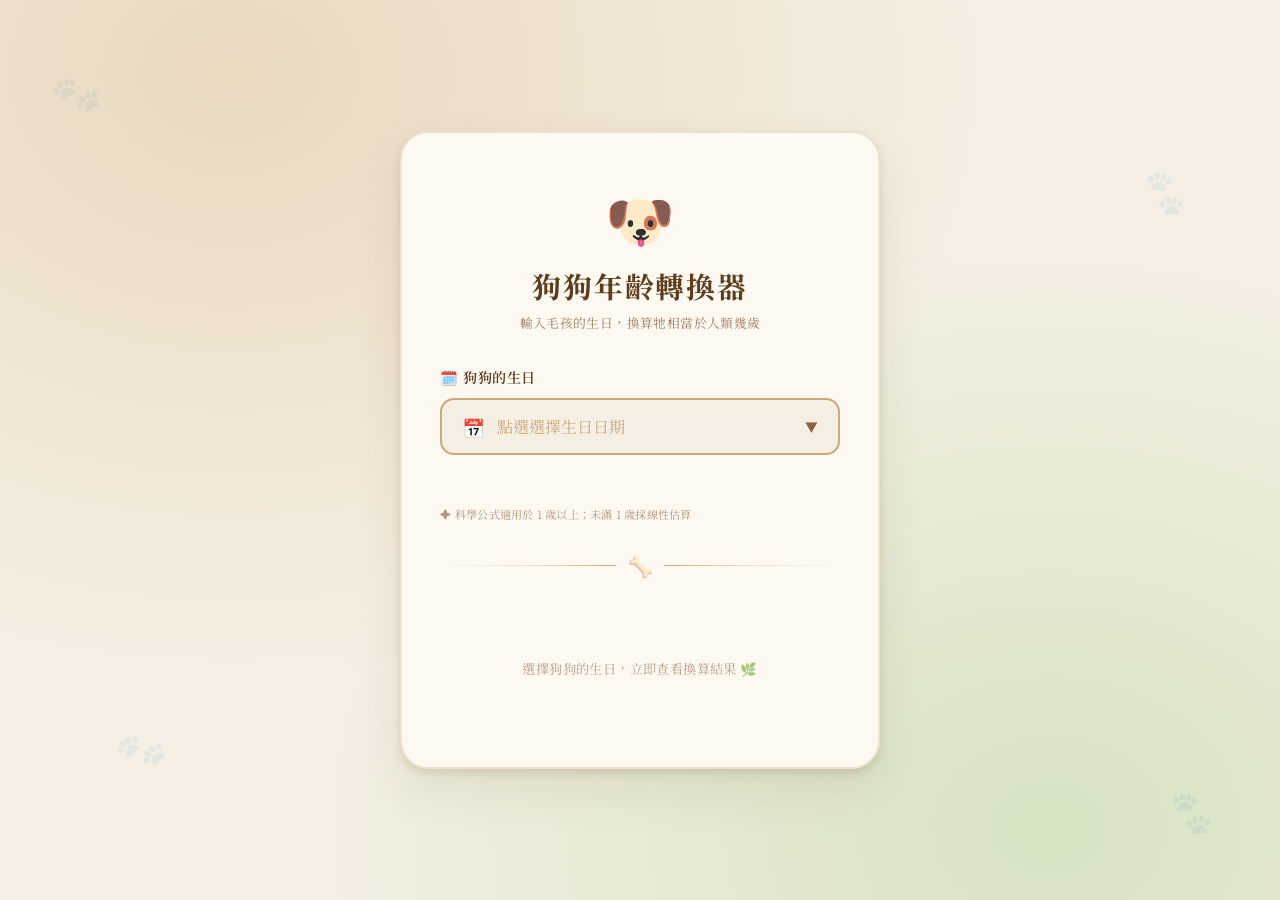
==== index.html @ 7764fb76 "feat: set index.html for github page" ====
<!DOCTYPE html>
<html lang="zh-TW">
  <head>
    <meta charset="UTF-8" />
    <meta name="viewport" content="width=device-width, initial-scale=1.0" />
    <title>狗狗年齡轉換器</title>
    <link rel="preconnect" href="https://fonts.googleapis.com" />
    <link rel="preconnect" href="https://fonts.gstatic.com" crossorigin />
    <link
      href="https://fonts.googleapis.com/css2?family=Noto+Serif+TC:wght@400;600;700&display=swap"
      rel="stylesheet"
    />
    <style>
      :root {
        --cream: #f5efe3;
        --parchment: #ede0cc;
        --tan: #c8a97e;
        --brown: #8b6240;
        --dark-brown: #5c3d1e;
        --forest: #6b7c52;
        --sage: #9aad82;
        --moss: #d4dfc4;
        --warm-white: #fdf8f0;
        --shadow: rgba(92, 61, 30, 0.14);
      }
      *,
      *::before,
      *::after {
        box-sizing: border-box;
        margin: 0;
        padding: 0;
      }
      body {
        min-height: 100vh;
        background-color: var(--cream);
        background-image: radial-gradient(
            ellipse at 18% 8%,
            #e8d9bf 0%,
            transparent 52%
          ),
          radial-gradient(ellipse at 82% 92%, #d5e3c2 0%, transparent 50%);
        display: flex;
        align-items: center;
        justify-content: center;
        font-family: 'Noto Serif TC', serif;
        padding: 2rem 1rem;
      }

      /* bg paws */
      .bg-decor {
        position: fixed;
        inset: 0;
        pointer-events: none;
        overflow: hidden;
        z-index: 0;
      }
      .paw {
        position: absolute;
        font-size: 2.4rem;
        opacity: 0.065;
        animation: drift 12s ease-in-out infinite;
      }
      .p1 {
        top: 7%;
        left: 4%;
        animation-delay: 0s;
        transform: rotate(-15deg);
      }
      .p2 {
        top: 18%;
        right: 7%;
        animation-delay: 3s;
        transform: rotate(20deg);
      }
      .p3 {
        bottom: 14%;
        left: 9%;
        animation-delay: 6s;
        transform: rotate(-25deg);
      }
      .p4 {
        bottom: 7%;
        right: 5%;
        animation-delay: 9s;
        transform: rotate(15deg);
      }
      @keyframes drift {
        0%,
        100% {
          transform: translateY(0) rotate(-15deg);
        }
        50% {
          transform: translateY(-10px) rotate(-10deg);
        }
      }

      /* card */
      .card {
        position: relative;
        z-index: 1;
        background: var(--warm-white);
        border: 2px solid var(--parchment);
        border-radius: 28px;
        box-shadow: 0 4px 8px var(--shadow), 0 20px 48px rgba(92, 61, 30, 0.09);
        width: 100%;
        max-width: 480px;
        padding: 2.8rem 2.4rem 2.4rem;
        animation: slideUp 0.6s cubic-bezier(0.22, 1, 0.36, 1) both;
      }
      @keyframes slideUp {
        from {
          opacity: 0;
          transform: translateY(28px);
        }
        to {
          opacity: 1;
          transform: translateY(0);
        }
      }

      /* header */
      .header {
        text-align: center;
        margin-bottom: 2.2rem;
      }
      .dog-icon {
        font-size: 3.5rem;
        display: block;
        margin-bottom: 0.5rem;
        animation: bounce 2.4s ease-in-out infinite;
      }
      @keyframes bounce {
        0%,
        100% {
          transform: translateY(0);
        }
        50% {
          transform: translateY(-8px);
        }
      }
      h1 {
        font-size: 1.8rem;
        font-weight: 700;
        color: var(--dark-brown);
        letter-spacing: 0.06em;
      }
      .subtitle {
        margin-top: 0.4rem;
        font-size: 0.8rem;
        color: var(--brown);
        opacity: 0.82;
        letter-spacing: 0.03em;
      }

      /* input section */
      .input-section {
        margin-bottom: 1.8rem;
      }
      .field-label {
        display: flex;
        align-items: center;
        gap: 0.45rem;
        font-size: 0.88rem;
        font-weight: 600;
        color: var(--dark-brown);
        margin-bottom: 0.7rem;
        letter-spacing: 0.03em;
      }

      /* date trigger */
      .date-trigger {
        width: 100%;
        display: flex;
        align-items: center;
        gap: 0.75rem;
        padding: 0.85rem 1.2rem;
        background: var(--cream);
        border: 2px solid var(--tan);
        border-radius: 14px;
        cursor: pointer;
        transition: border-color 0.25s, box-shadow 0.25s, background 0.25s;
        font-family: 'Noto Serif TC', serif;
      }
      .date-trigger:hover {
        border-color: var(--forest);
        background: #fff;
      }
      .date-trigger.active {
        border-color: var(--forest);
        background: #fff;
        box-shadow: 0 0 0 4px rgba(107, 124, 82, 0.15);
      }
      .dt-icon {
        font-size: 1.15rem;
        flex-shrink: 0;
      }
      .dt-text {
        flex: 1;
        text-align: left;
        font-size: 1rem;
        font-weight: 600;
        color: var(--dark-brown);
      }
      .dt-text.ph {
        color: var(--tan);
        font-weight: 400;
      }
      .dt-arrow {
        font-size: 0.8rem;
        color: var(--brown);
        transition: transform 0.25s;
        flex-shrink: 0;
      }
      .dt-arrow.open {
        transform: rotate(180deg);
      }

      /* dog age tag */
      .dog-age-tag {
        display: inline-flex;
        align-items: center;
        gap: 0.35rem;
        margin-top: 0.65rem;
        background: var(--parchment);
        border: 1.5px solid var(--tan);
        border-radius: 50px;
        padding: 0.3rem 0.9rem;
        font-size: 0.78rem;
        font-weight: 600;
        color: var(--dark-brown);
        opacity: 0;
        transform: translateY(4px);
        transition: opacity 0.35s, transform 0.35s;
      }
      .dog-age-tag.visible {
        opacity: 1;
        transform: translateY(0);
      }
      .dog-age-tag .age-val {
        color: var(--forest);
        font-size: 0.92rem;
      }
      .hint {
        margin-top: 0.5rem;
        font-size: 0.7rem;
        color: var(--brown);
        opacity: 0.65;
        letter-spacing: 0.02em;
      }

      /* CALENDAR BACKDROP */
      .cal-backdrop {
        position: fixed;
        inset: 0;
        z-index: 200;
        display: none;
        align-items: center;
        justify-content: center;
        background: rgba(92, 61, 30, 0.2);
        backdrop-filter: blur(3px);
      }
      .cal-backdrop.open {
        display: flex;
        animation: fadeIn 0.18s ease;
      }
      @keyframes fadeIn {
        from {
          opacity: 0;
        }
        to {
          opacity: 1;
        }
      }

      /* CALENDAR POPUP */
      .cal-popup {
        background: var(--warm-white);
        border: 2px solid var(--parchment);
        border-radius: 22px;
        box-shadow: 0 10px 48px rgba(92, 61, 30, 0.25);
        width: 320px;
        max-width: 90vw;
        padding: 1.4rem 1.3rem 1.2rem;
        animation: popUp 0.28s cubic-bezier(0.34, 1.4, 0.64, 1) both;
      }
      @keyframes popUp {
        from {
          opacity: 0;
          transform: scale(0.88) translateY(18px);
        }
        to {
          opacity: 1;
          transform: scale(1) translateY(0);
        }
      }

      /* nav row */
      .cal-nav {
        display: flex;
        align-items: center;
        justify-content: space-between;
        margin-bottom: 1rem;
        gap: 0.4rem;
      }
      .cal-nav-btn {
        background: none;
        border: 1.5px solid var(--tan);
        border-radius: 8px;
        width: 30px;
        height: 30px;
        flex-shrink: 0;
        cursor: pointer;
        display: flex;
        align-items: center;
        justify-content: center;
        font-size: 0.85rem;
        color: var(--brown);
        transition: background 0.15s, border-color 0.15s;
      }
      .cal-nav-btn:hover {
        background: var(--parchment);
        border-color: var(--brown);
      }
      .cal-title-wrap {
        display: flex;
        align-items: center;
        gap: 0.4rem;
        flex: 1;
        justify-content: center;
      }
      .cal-sel {
        background: var(--cream);
        border: 1.5px solid var(--tan);
        border-radius: 8px;
        padding: 0.26rem 0.4rem;
        font-family: 'Noto Serif TC', serif;
        font-size: 0.85rem;
        font-weight: 600;
        color: var(--dark-brown);
        cursor: pointer;
        outline: none;
        appearance: none;
        -webkit-appearance: none;
        text-align: center;
        transition: border-color 0.18s;
      }
      .cal-sel:focus {
        border-color: var(--forest);
      }
      #yearSel {
        width: 72px;
      }
      #monthSel {
        width: 62px;
      }

      /* weekday header */
      .cal-weekdays {
        display: grid;
        grid-template-columns: repeat(7, 1fr);
        margin-bottom: 0.3rem;
      }
      .cal-wd {
        text-align: center;
        font-size: 0.66rem;
        font-weight: 600;
        color: var(--brown);
        opacity: 0.65;
        padding: 0.18rem 0;
      }

      /* days grid */
      .cal-days {
        display: grid;
        grid-template-columns: repeat(7, 1fr);
        gap: 1px;
      }
      .cal-day {
        aspect-ratio: 1;
        display: flex;
        align-items: center;
        justify-content: center;
        border-radius: 50%;
        font-size: 0.8rem;
        font-weight: 400;
        color: var(--dark-brown);
        cursor: pointer;
        border: none;
        background: none;
        font-family: 'Noto Serif TC', serif;
        transition: background 0.13s, color 0.13s;
        position: relative;
      }
      .cal-day:hover:not(.empty):not(.future) {
        background: var(--moss);
      }
      .cal-day.empty {
        pointer-events: none;
      }
      .cal-day.today {
        font-weight: 700;
        color: var(--forest);
      }
      .cal-day.today::after {
        content: '';
        position: absolute;
        bottom: 3px;
        left: 50%;
        transform: translateX(-50%);
        width: 4px;
        height: 4px;
        border-radius: 50%;
        background: var(--sage);
      }
      .cal-day.selected {
        background: var(--forest) !important;
        color: #fff !important;
        font-weight: 700;
      }
      .cal-day.future {
        color: var(--tan);
        cursor: not-allowed;
        opacity: 0.38;
      }
      .cal-day.other-month {
        opacity: 0.3;
      }

      /* footer */
      .cal-footer {
        margin-top: 0.9rem;
        padding-top: 0.8rem;
        border-top: 1.5px solid var(--parchment);
        display: flex;
        align-items: center;
        gap: 0.6rem;
      }
      .cal-cancel {
        background: none;
        border: 1.5px solid var(--tan);
        border-radius: 10px;
        padding: 0.48rem 0.85rem;
        font-family: 'Noto Serif TC', serif;
        font-size: 0.8rem;
        color: var(--brown);
        cursor: pointer;
        transition: background 0.18s;
        flex-shrink: 0;
      }
      .cal-cancel:hover {
        background: var(--parchment);
      }
      .cal-confirm {
        flex: 1;
        background: var(--forest);
        color: #fff;
        border: none;
        border-radius: 10px;
        padding: 0.5rem 0;
        font-family: 'Noto Serif TC', serif;
        font-size: 0.83rem;
        font-weight: 700;
        cursor: pointer;
        letter-spacing: 0.04em;
        transition: background 0.18s;
      }
      .cal-confirm:hover {
        background: var(--dark-brown);
      }
      .cal-confirm:disabled {
        background: var(--tan);
        cursor: not-allowed;
      }

      /* divider */
      .divider {
        display: flex;
        align-items: center;
        gap: 0.7rem;
        margin: 0 0 1.8rem;
      }
      .divider::before,
      .divider::after {
        content: '';
        flex: 1;
        height: 1.5px;
        background: linear-gradient(
          to right,
          transparent,
          var(--parchment),
          var(--tan)
        );
      }
      .divider::after {
        background: linear-gradient(
          to left,
          transparent,
          var(--parchment),
          var(--tan)
        );
      }
      .div-icon {
        font-size: 1.25rem;
        flex-shrink: 0;
      }

      /* result */
      .result-section {
        min-height: 120px;
      }
      .placeholder {
        display: flex;
        align-items: center;
        justify-content: center;
        min-height: 120px;
        text-align: center;
        font-size: 0.83rem;
        color: var(--brown);
        opacity: 0.58;
        letter-spacing: 0.03em;
      }
      .result-card {
        background: linear-gradient(135deg, var(--moss) 0%, #eaf2da 100%);
        border: 1.5px solid var(--sage);
        border-radius: 20px;
        padding: 1.6rem 1.4rem 1.4rem;
        text-align: center;
        display: none;
      }
      .result-card.show {
        display: block;
        animation: popIn 0.45s cubic-bezier(0.34, 1.56, 0.64, 1) both;
      }
      @keyframes popIn {
        from {
          opacity: 0;
          transform: scale(0.88);
        }
        to {
          opacity: 1;
          transform: scale(1);
        }
      }
      .r-label {
        font-size: 0.8rem;
        color: var(--forest);
        font-weight: 600;
        letter-spacing: 0.05em;
        margin-bottom: 0.15rem;
      }
      .r-age {
        font-size: 4.2rem;
        font-weight: 700;
        color: var(--dark-brown);
        line-height: 1.05;
        letter-spacing: -0.02em;
      }
      .r-unit {
        font-size: 1rem;
        color: var(--forest);
        font-weight: 600;
        margin-bottom: 0.8rem;
      }
      .life-stage {
        display: inline-block;
        background: var(--brown);
        color: var(--warm-white);
        font-size: 0.78rem;
        font-weight: 700;
        padding: 0.3rem 1rem;
        border-radius: 50px;
        letter-spacing: 0.06em;
        margin-bottom: 0.7rem;
      }
      .r-desc {
        font-size: 0.8rem;
        color: var(--dark-brown);
        line-height: 1.75;
        margin-bottom: 1rem;
        opacity: 0.85;
        padding: 0 0.5rem;
      }
      .formula-box {
        background: rgba(255, 255, 255, 0.6);
        border-radius: 10px;
        padding: 0.5rem 0.9rem;
        font-size: 0.72rem;
        color: var(--brown);
        display: flex;
        gap: 0.4rem;
        justify-content: center;
        flex-wrap: wrap;
        margin-bottom: 0.35rem;
      }
      .formula-text {
        font-weight: 700;
        color: var(--forest);
      }
      .formula-src {
        font-size: 0.65rem;
        color: var(--brown);
        opacity: 0.5;
      }

      @media (max-width: 500px) {
        .card {
          padding: 2.2rem 1.5rem 2rem;
        }
        h1 {
          font-size: 1.5rem;
        }
        .r-age {
          font-size: 3.5rem;
        }
      }
    </style>
  </head>
  <body>
    <div class="bg-decor">
      <span class="paw p1">🐾</span>
      <span class="paw p2">🐾</span>
      <span class="paw p3">🐾</span>
      <span class="paw p4">🐾</span>
    </div>

    <main class="card">
      <div class="header">
        <span class="dog-icon">🐶</span>
        <h1>狗狗年齡轉換器</h1>
        <p class="subtitle">輸入毛孩的生日，換算牠相當於人類幾歲</p>
      </div>

      <section class="input-section">
        <p class="field-label">🗓️ 狗狗的生日</p>
        <button
          class="date-trigger"
          id="dateTrigger"
          type="button"
          onclick="openCal()"
        >
          <span class="dt-icon">📅</span>
          <span class="dt-text ph" id="dtText">點選選擇生日日期</span>
          <span class="dt-arrow" id="dtArrow">▼</span>
        </button>
        <div class="dog-age-tag" id="dogAgeTag">
          <span>🐕 目前狗狗年齡</span>
          <span class="age-val" id="dogAgeVal">—</span>
          <span>歲</span>
        </div>
        <p class="hint">✦ 科學公式適用於 1 歲以上；未滿 1 歲採線性估算</p>
      </section>

      <div class="divider"><span class="div-icon">🦴</span></div>

      <section class="result-section">
        <div class="placeholder" id="placeholder">
          選擇狗狗的生日，立即查看換算結果 🌿
        </div>
        <div class="result-card" id="resultCard">
          <p class="r-label">相當於人類</p>
          <div class="r-age" id="resultAge">—</div>
          <p class="r-unit">歲</p>
          <div class="life-stage" id="lifeStage"></div>
          <p class="r-desc" id="resultDesc"></p>
          <div class="formula-box">
            <span>公式：</span>
            <span class="formula-text">人類年齡 = 16 × ln（狗齡）+ 31</span>
          </div>
          <p class="formula-src">
            來源：加州大學聖地牙哥分校 表觀遺傳學研究（2019）
          </p>
        </div>
      </section>
    </main>

    <!-- 月曆彈窗 -->
    <div class="cal-backdrop" id="calBackdrop" onclick="backdropClick(event)">
      <div class="cal-popup" id="calPopup">
        <div class="cal-nav">
          <button class="cal-nav-btn" onclick="shiftMonth(-1)" title="上個月">
            ◀
          </button>
          <div class="cal-title-wrap">
            <select
              class="cal-sel"
              id="yearSel"
              onchange="onYearChange()"
            ></select>
            <select
              class="cal-sel"
              id="monthSel"
              onchange="onMonthChange()"
            ></select>
          </div>
          <button class="cal-nav-btn" onclick="shiftMonth(1)" title="下個月">
            ▶
          </button>
        </div>

        <div class="cal-weekdays">
          <div class="cal-wd">日</div>
          <div class="cal-wd">一</div>
          <div class="cal-wd">二</div>
          <div class="cal-wd">三</div>
          <div class="cal-wd">四</div>
          <div class="cal-wd">五</div>
          <div class="cal-wd">六</div>
        </div>
        <div class="cal-days" id="calDays"></div>

        <div class="cal-footer">
          <button class="cal-cancel" onclick="closeCal()">取消</button>
          <button
            class="cal-confirm"
            id="confirmBtn"
            onclick="confirmDate()"
            disabled
          >
            確認選擇
          </button>
        </div>
      </div>
    </div>

    <script>
      var TODAY = new Date();
      var viewYear = TODAY.getFullYear();
      var viewMonth = TODAY.getMonth();
      var selectedDate = null;
      var pendingDate = null;

      // ── open / close ───────────────────────────────────────────
      function openCal() {
        var base = selectedDate || TODAY;
        viewYear = base.getFullYear();
        viewMonth = base.getMonth();
        pendingDate = selectedDate ? new Date(selectedDate) : null;
        buildSelects();
        renderGrid();
        document.getElementById('calBackdrop').classList.add('open');
        document.getElementById('dateTrigger').classList.add('active');
        document.getElementById('dtArrow').classList.add('open');
        document.getElementById('confirmBtn').disabled = !pendingDate;
      }
      function closeCal() {
        document.getElementById('calBackdrop').classList.remove('open');
        document.getElementById('dateTrigger').classList.remove('active');
        document.getElementById('dtArrow').classList.remove('open');
      }
      function backdropClick(e) {
        if (e.target === document.getElementById('calBackdrop')) closeCal();
      }

      // ── selects ────────────────────────────────────────────────
      function buildSelects() {
        var ySel = document.getElementById('yearSel');
        var mSel = document.getElementById('monthSel');

        ySel.innerHTML = '';
        var maxY = TODAY.getFullYear();
        var minY = maxY - 30;
        for (var y = maxY; y >= minY; y--) {
          var o = document.createElement('option');
          o.value = y;
          o.textContent = y;
          if (y === viewYear) o.selected = true;
          ySel.appendChild(o);
        }

        var mNames = [
          '1月',
          '2月',
          '3月',
          '4月',
          '5月',
          '6月',
          '7月',
          '8月',
          '9月',
          '10月',
          '11月',
          '12月',
        ];
        mSel.innerHTML = '';
        var maxM = viewYear === TODAY.getFullYear() ? TODAY.getMonth() : 11;
        for (var m = 0; m <= maxM; m++) {
          var o2 = document.createElement('option');
          o2.value = m;
          o2.textContent = mNames[m];
          if (m === viewMonth) o2.selected = true;
          mSel.appendChild(o2);
        }
      }
      function onYearChange() {
        viewYear = parseInt(document.getElementById('yearSel').value);
        // clamp month if we jumped to current year
        if (viewYear === TODAY.getFullYear() && viewMonth > TODAY.getMonth()) {
          viewMonth = TODAY.getMonth();
        }
        buildSelects();
        renderGrid();
      }
      function onMonthChange() {
        viewMonth = parseInt(document.getElementById('monthSel').value);
        renderGrid();
      }
      function shiftMonth(d) {
        viewMonth += d;
        if (viewMonth > 11) {
          viewMonth = 0;
          viewYear++;
        }
        if (viewMonth < 0) {
          viewMonth = 11;
          viewYear--;
        }
        // clamp: can't go past today's month
        if (
          viewYear > TODAY.getFullYear() ||
          (viewYear === TODAY.getFullYear() && viewMonth > TODAY.getMonth())
        ) {
          viewYear = TODAY.getFullYear();
          viewMonth = TODAY.getMonth();
        }
        // clamp: can't go before 30 years ago
        var minYear = TODAY.getFullYear() - 30;
        if (viewYear < minYear) {
          viewYear = minYear;
          viewMonth = 0;
        }
        buildSelects();
        renderGrid();
      }

      // ── render grid ────────────────────────────────────────────
      function sameDay(a, b) {
        return (
          a.getFullYear() === b.getFullYear() &&
          a.getMonth() === b.getMonth() &&
          a.getDate() === b.getDate()
        );
      }
      function renderGrid() {
        var grid = document.getElementById('calDays');
        grid.innerHTML = '';

        var firstDay = new Date(viewYear, viewMonth, 1).getDay();
        var daysInMonth = new Date(viewYear, viewMonth + 1, 0).getDate();

        for (var i = 0; i < firstDay; i++) {
          var blank = document.createElement('button');
          blank.className = 'cal-day empty';
          blank.textContent = '';
          grid.appendChild(blank);
        }
        for (var day = 1; day <= daysInMonth; day++) {
          var btn = document.createElement('button');
          var thisD = new Date(viewYear, viewMonth, day);
          var cls = 'cal-day';
          if (thisD > TODAY) cls += ' future';
          if (sameDay(thisD, TODAY)) cls += ' today';
          if (pendingDate && sameDay(thisD, pendingDate)) cls += ' selected';
          btn.className = cls;
          btn.textContent = day;
          if (thisD <= TODAY) {
            (function (dt) {
              btn.addEventListener('click', function () {
                pickDay(dt);
              });
            })(new Date(viewYear, viewMonth, day));
          }
          grid.appendChild(btn);
        }
      }
      function pickDay(dt) {
        pendingDate = dt;
        renderGrid();
        document.getElementById('confirmBtn').disabled = false;
      }

      // ── confirm ────────────────────────────────────────────────
      function confirmDate() {
        if (!pendingDate) return;
        selectedDate = new Date(pendingDate);

        var el = document.getElementById('dtText');
        el.classList.remove('ph');
        el.textContent =
          selectedDate.getFullYear() +
          ' / ' +
          String(selectedDate.getMonth() + 1).padStart(2, '0') +
          ' / ' +
          String(selectedDate.getDate()).padStart(2, '0');

        closeCal();
        showResult();
      }

      // ── formula & result ───────────────────────────────────────
      function dogYearsFrom(birthday) {
        return (TODAY - birthday) / (1000 * 60 * 60 * 24 * 365.25);
      }
      function toHuman(yrs) {
        if (yrs <= 0) return null;
        return yrs < 1
          ? Math.round(yrs * 31)
          : Math.round(16 * Math.log(yrs) + 31);
      }
      function getStage(h) {
        if (h < 13)
          return [
            '幼年期 🐣',
            '正在快速成長，充滿好奇心，每一天都是新發現的冒險！',
          ];
        if (h < 20)
          return [
            '青少年期 🌱',
            '精力旺盛、愛玩耍，正處於探索世界的美好年紀。',
          ];
        if (h < 35)
          return ['青年期 🌿', '體力充沛、學習力強，是毛孩最活躍的黃金歲月。'];
        if (h < 50)
          return [
            '壯年期 🌳',
            '穩重成熟、個性鮮明，與主人默契十足的最佳夥伴。',
          ];
        if (h < 65)
          return [
            '中年期 🍂',
            '需要開始多留意健康，規律飲食與溫和運動是關鍵。',
          ];
        if (h < 80)
          return [
            '熟齡期 🌾',
            '步調放緩，需要更多關愛，定期健檢讓毛孩安心老去。',
          ];
        return [
          '高齡期 🌸',
          '是家中最珍貴的老寶貝，每一刻的陪伴都值得好好珍惜。',
        ];
      }
      function showResult() {
        var yrs = dogYearsFrom(selectedDate);
        var hAge = toHuman(yrs);
        var tag = document.getElementById('dogAgeTag');
        var ph = document.getElementById('placeholder');
        var rc = document.getElementById('resultCard');

        if (!hAge || yrs <= 0) {
          tag.classList.remove('visible');
          ph.style.display = 'flex';
          rc.classList.remove('show');
          return;
        }

        document.getElementById('dogAgeVal').textContent = yrs.toFixed(1);
        tag.classList.add('visible');

        var sg = getStage(hAge);
        document.getElementById('resultAge').textContent = hAge;
        document.getElementById('lifeStage').textContent = sg[0];
        document.getElementById('resultDesc').textContent = sg[1];

        ph.style.display = 'none';
        rc.classList.remove('show');
        void rc.offsetWidth;
        rc.classList.add('show');
      }
    </script>
  </body>
</html>
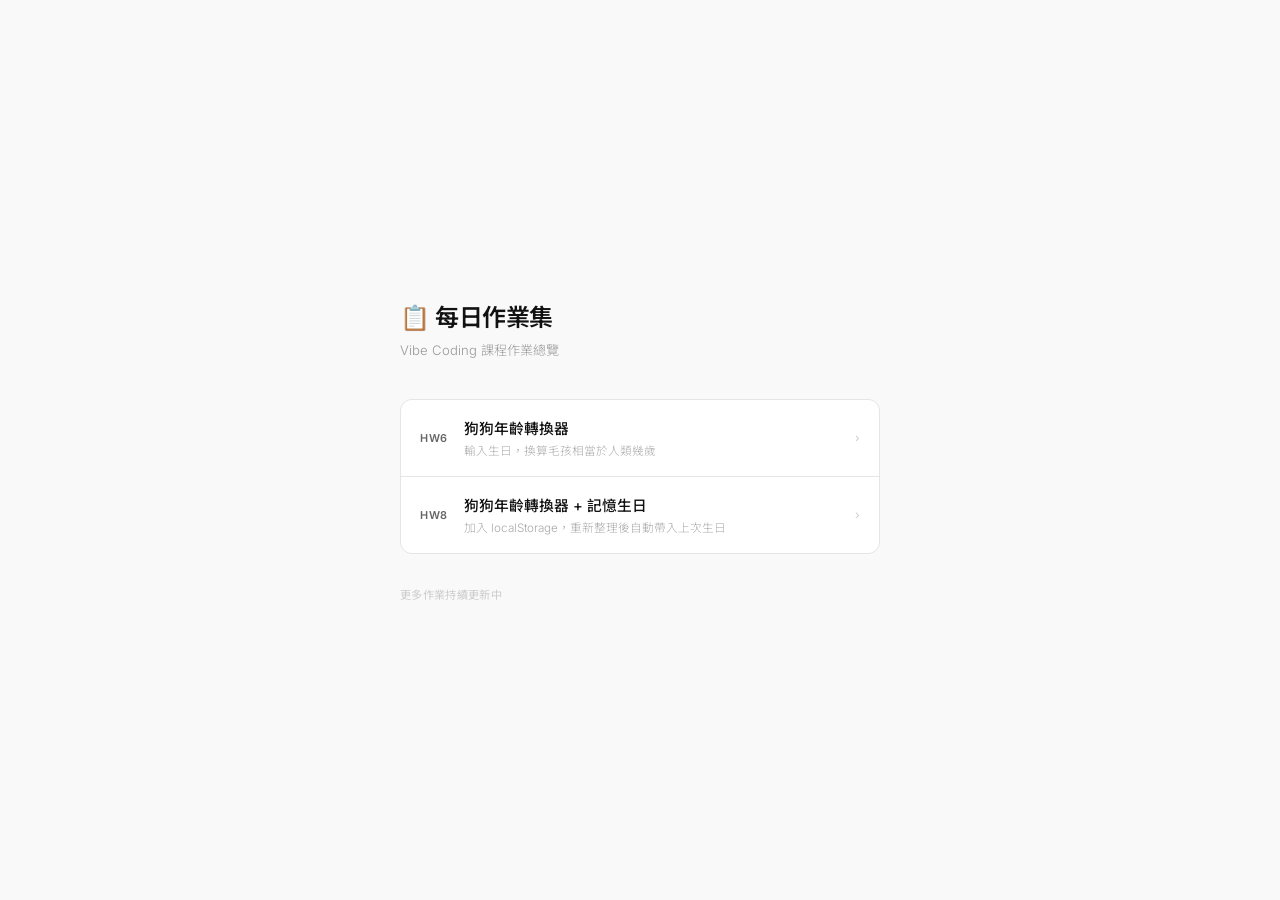
==== commit c3a25b20: "feat: add navigation index page with minimalist design Co-Authored-By: Claude Sonnet 4.6 <noreply@an" ====
--- a/index.html
+++ b/index.html
@@ -3,970 +3,142 @@
   <head>
     <meta charset="UTF-8" />
     <meta name="viewport" content="width=device-width, initial-scale=1.0" />
-    <title>狗狗年齡轉換器</title>
+    <title>每日作業集</title>
     <link rel="preconnect" href="https://fonts.googleapis.com" />
     <link rel="preconnect" href="https://fonts.gstatic.com" crossorigin />
     <link
-      href="https://fonts.googleapis.com/css2?family=Noto+Serif+TC:wght@400;600;700&display=swap"
+      href="https://fonts.googleapis.com/css2?family=Inter:wght@300;400;500;600&family=Noto+Sans+TC:wght@300;400;500&display=swap"
       rel="stylesheet"
     />
     <style>
-      :root {
-        --cream: #f5efe3;
-        --parchment: #ede0cc;
-        --tan: #c8a97e;
-        --brown: #8b6240;
-        --dark-brown: #5c3d1e;
-        --forest: #6b7c52;
-        --sage: #9aad82;
-        --moss: #d4dfc4;
-        --warm-white: #fdf8f0;
-        --shadow: rgba(92, 61, 30, 0.14);
-      }
-      *,
-      *::before,
-      *::after {
+      *, *::before, *::after {
         box-sizing: border-box;
         margin: 0;
         padding: 0;
       }
       body {
         min-height: 100vh;
-        background-color: var(--cream);
-        background-image: radial-gradient(
-            ellipse at 18% 8%,
-            #e8d9bf 0%,
-            transparent 52%
-          ),
-          radial-gradient(ellipse at 82% 92%, #d5e3c2 0%, transparent 50%);
+        background: #f9f9f9;
         display: flex;
         align-items: center;
         justify-content: center;
-        font-family: 'Noto Serif TC', serif;
-        padding: 2rem 1rem;
+        font-family: 'Inter', 'Noto Sans TC', sans-serif;
+        padding: 2rem 1.5rem;
+        color: #111;
       }
 
-      /* bg paws */
-      .bg-decor {
-        position: fixed;
-        inset: 0;
-        pointer-events: none;
-        overflow: hidden;
-        z-index: 0;
-      }
-      .paw {
-        position: absolute;
-        font-size: 2.4rem;
-        opacity: 0.065;
-        animation: drift 12s ease-in-out infinite;
-      }
-      .p1 {
-        top: 7%;
-        left: 4%;
-        animation-delay: 0s;
-        transform: rotate(-15deg);
-      }
-      .p2 {
-        top: 18%;
-        right: 7%;
-        animation-delay: 3s;
-        transform: rotate(20deg);
-      }
-      .p3 {
-        bottom: 14%;
-        left: 9%;
-        animation-delay: 6s;
-        transform: rotate(-25deg);
-      }
-      .p4 {
-        bottom: 7%;
-        right: 5%;
-        animation-delay: 9s;
-        transform: rotate(15deg);
-      }
-      @keyframes drift {
-        0%,
-        100% {
-          transform: translateY(0) rotate(-15deg);
-        }
-        50% {
-          transform: translateY(-10px) rotate(-10deg);
-        }
+      .container {
+        width: 100%;
+        max-width: 480px;
       }
 
-      /* card */
-      .card {
-        position: relative;
-        z-index: 1;
-        background: var(--warm-white);
-        border: 2px solid var(--parchment);
-        border-radius: 28px;
-        box-shadow: 0 4px 8px var(--shadow), 0 20px 48px rgba(92, 61, 30, 0.09);
-        width: 100%;
-        max-width: 480px;
-        padding: 2.8rem 2.4rem 2.4rem;
-        animation: slideUp 0.6s cubic-bezier(0.22, 1, 0.36, 1) both;
+      .header {
+        margin-bottom: 2.5rem;
       }
-      @keyframes slideUp {
-        from {
-          opacity: 0;
-          transform: translateY(28px);
-        }
-        to {
-          opacity: 1;
-          transform: translateY(0);
-        }
+      .header h1 {
+        font-size: 1.5rem;
+        font-weight: 600;
+        letter-spacing: -0.02em;
+        color: #111;
+      }
+      .header p {
+        margin-top: 0.4rem;
+        font-size: 0.82rem;
+        color: #999;
+        font-weight: 300;
       }
 
-      /* header */
-      .header {
-        text-align: center;
-        margin-bottom: 2.2rem;
+      .hw-list {
+        display: flex;
+        flex-direction: column;
+        gap: 1px;
+        background: #e5e5e5;
+        border: 1px solid #e5e5e5;
+        border-radius: 12px;
+        overflow: hidden;
       }
-      .dog-icon {
-        font-size: 3.5rem;
-        display: block;
-        margin-bottom: 0.5rem;
-        animation: bounce 2.4s ease-in-out infinite;
+
+      .hw-link {
+        display: flex;
+        align-items: center;
+        gap: 1rem;
+        padding: 1.1rem 1.2rem;
+        background: #fff;
+        text-decoration: none;
+        transition: background 0.15s;
       }
-      @keyframes bounce {
-        0%,
-        100% {
-          transform: translateY(0);
-        }
-        50% {
-          transform: translateY(-8px);
-        }
+      .hw-link:hover {
+        background: #f5f5f5;
       }
-      h1 {
-        font-size: 1.8rem;
-        font-weight: 700;
-        color: var(--dark-brown);
+
+      .hw-num {
+        font-size: 0.68rem;
+        font-weight: 600;
+        color: #666;
         letter-spacing: 0.06em;
+        width: 28px;
+        flex-shrink: 0;
       }
-      .subtitle {
-        margin-top: 0.4rem;
-        font-size: 0.8rem;
-        color: var(--brown);
-        opacity: 0.82;
+      .hw-info {
+        flex: 1;
+      }
+      .hw-title {
+        font-size: 0.92rem;
+        font-weight: 500;
+        color: #111;
+      }
+      .hw-desc {
+        margin-top: 0.18rem;
+        font-size: 0.73rem;
+        color: #aaa;
+        font-weight: 300;
+      }
+      .hw-arrow {
+        font-size: 0.75rem;
+        color: #ccc;
+        flex-shrink: 0;
+      }
+
+      .footer {
+        margin-top: 2rem;
+        font-size: 0.7rem;
+        color: #ccc;
         letter-spacing: 0.03em;
       }
 
-      /* input section */
-      .input-section {
-        margin-bottom: 1.8rem;
-      }
-      .field-label {
-        display: flex;
-        align-items: center;
-        gap: 0.45rem;
-        font-size: 0.88rem;
-        font-weight: 600;
-        color: var(--dark-brown);
-        margin-bottom: 0.7rem;
-        letter-spacing: 0.03em;
-      }
-
-      /* date trigger */
-      .date-trigger {
-        width: 100%;
-        display: flex;
-        align-items: center;
-        gap: 0.75rem;
-        padding: 0.85rem 1.2rem;
-        background: var(--cream);
-        border: 2px solid var(--tan);
-        border-radius: 14px;
-        cursor: pointer;
-        transition: border-color 0.25s, box-shadow 0.25s, background 0.25s;
-        font-family: 'Noto Serif TC', serif;
-      }
-      .date-trigger:hover {
-        border-color: var(--forest);
-        background: #fff;
-      }
-      .date-trigger.active {
-        border-color: var(--forest);
-        background: #fff;
-        box-shadow: 0 0 0 4px rgba(107, 124, 82, 0.15);
-      }
-      .dt-icon {
-        font-size: 1.15rem;
-        flex-shrink: 0;
-      }
-      .dt-text {
-        flex: 1;
-        text-align: left;
-        font-size: 1rem;
-        font-weight: 600;
-        color: var(--dark-brown);
-      }
-      .dt-text.ph {
-        color: var(--tan);
-        font-weight: 400;
-      }
-      .dt-arrow {
-        font-size: 0.8rem;
-        color: var(--brown);
-        transition: transform 0.25s;
-        flex-shrink: 0;
-      }
-      .dt-arrow.open {
-        transform: rotate(180deg);
-      }
-
-      /* dog age tag */
-      .dog-age-tag {
-        display: inline-flex;
-        align-items: center;
-        gap: 0.35rem;
-        margin-top: 0.65rem;
-        background: var(--parchment);
-        border: 1.5px solid var(--tan);
-        border-radius: 50px;
-        padding: 0.3rem 0.9rem;
-        font-size: 0.78rem;
-        font-weight: 600;
-        color: var(--dark-brown);
-        opacity: 0;
-        transform: translateY(4px);
-        transition: opacity 0.35s, transform 0.35s;
-      }
-      .dog-age-tag.visible {
-        opacity: 1;
-        transform: translateY(0);
-      }
-      .dog-age-tag .age-val {
-        color: var(--forest);
-        font-size: 0.92rem;
-      }
-      .hint {
-        margin-top: 0.5rem;
-        font-size: 0.7rem;
-        color: var(--brown);
-        opacity: 0.65;
-        letter-spacing: 0.02em;
-      }
-
-      /* CALENDAR BACKDROP */
-      .cal-backdrop {
-        position: fixed;
-        inset: 0;
-        z-index: 200;
-        display: none;
-        align-items: center;
-        justify-content: center;
-        background: rgba(92, 61, 30, 0.2);
-        backdrop-filter: blur(3px);
-      }
-      .cal-backdrop.open {
-        display: flex;
-        animation: fadeIn 0.18s ease;
-      }
-      @keyframes fadeIn {
-        from {
-          opacity: 0;
-        }
-        to {
-          opacity: 1;
-        }
-      }
-
-      /* CALENDAR POPUP */
-      .cal-popup {
-        background: var(--warm-white);
-        border: 2px solid var(--parchment);
-        border-radius: 22px;
-        box-shadow: 0 10px 48px rgba(92, 61, 30, 0.25);
-        width: 320px;
-        max-width: 90vw;
-        padding: 1.4rem 1.3rem 1.2rem;
-        animation: popUp 0.28s cubic-bezier(0.34, 1.4, 0.64, 1) both;
-      }
-      @keyframes popUp {
-        from {
-          opacity: 0;
-          transform: scale(0.88) translateY(18px);
-        }
-        to {
-          opacity: 1;
-          transform: scale(1) translateY(0);
-        }
-      }
-
-      /* nav row */
-      .cal-nav {
-        display: flex;
-        align-items: center;
-        justify-content: space-between;
-        margin-bottom: 1rem;
-        gap: 0.4rem;
-      }
-      .cal-nav-btn {
-        background: none;
-        border: 1.5px solid var(--tan);
-        border-radius: 8px;
-        width: 30px;
-        height: 30px;
-        flex-shrink: 0;
-        cursor: pointer;
-        display: flex;
-        align-items: center;
-        justify-content: center;
-        font-size: 0.85rem;
-        color: var(--brown);
-        transition: background 0.15s, border-color 0.15s;
-      }
-      .cal-nav-btn:hover {
-        background: var(--parchment);
-        border-color: var(--brown);
-      }
-      .cal-title-wrap {
-        display: flex;
-        align-items: center;
-        gap: 0.4rem;
-        flex: 1;
-        justify-content: center;
-      }
-      .cal-sel {
-        background: var(--cream);
-        border: 1.5px solid var(--tan);
-        border-radius: 8px;
-        padding: 0.26rem 0.4rem;
-        font-family: 'Noto Serif TC', serif;
-        font-size: 0.85rem;
-        font-weight: 600;
-        color: var(--dark-brown);
-        cursor: pointer;
-        outline: none;
-        appearance: none;
-        -webkit-appearance: none;
-        text-align: center;
-        transition: border-color 0.18s;
-      }
-      .cal-sel:focus {
-        border-color: var(--forest);
-      }
-      #yearSel {
-        width: 72px;
-      }
-      #monthSel {
-        width: 62px;
-      }
-
-      /* weekday header */
-      .cal-weekdays {
-        display: grid;
-        grid-template-columns: repeat(7, 1fr);
-        margin-bottom: 0.3rem;
-      }
-      .cal-wd {
-        text-align: center;
-        font-size: 0.66rem;
-        font-weight: 600;
-        color: var(--brown);
-        opacity: 0.65;
-        padding: 0.18rem 0;
-      }
-
-      /* days grid */
-      .cal-days {
-        display: grid;
-        grid-template-columns: repeat(7, 1fr);
-        gap: 1px;
-      }
-      .cal-day {
-        aspect-ratio: 1;
-        display: flex;
-        align-items: center;
-        justify-content: center;
-        border-radius: 50%;
-        font-size: 0.8rem;
-        font-weight: 400;
-        color: var(--dark-brown);
-        cursor: pointer;
-        border: none;
-        background: none;
-        font-family: 'Noto Serif TC', serif;
-        transition: background 0.13s, color 0.13s;
-        position: relative;
-      }
-      .cal-day:hover:not(.empty):not(.future) {
-        background: var(--moss);
-      }
-      .cal-day.empty {
-        pointer-events: none;
-      }
-      .cal-day.today {
-        font-weight: 700;
-        color: var(--forest);
-      }
-      .cal-day.today::after {
-        content: '';
-        position: absolute;
-        bottom: 3px;
-        left: 50%;
-        transform: translateX(-50%);
-        width: 4px;
-        height: 4px;
-        border-radius: 50%;
-        background: var(--sage);
-      }
-      .cal-day.selected {
-        background: var(--forest) !important;
-        color: #fff !important;
-        font-weight: 700;
-      }
-      .cal-day.future {
-        color: var(--tan);
-        cursor: not-allowed;
-        opacity: 0.38;
-      }
-      .cal-day.other-month {
-        opacity: 0.3;
-      }
-
-      /* footer */
-      .cal-footer {
-        margin-top: 0.9rem;
-        padding-top: 0.8rem;
-        border-top: 1.5px solid var(--parchment);
-        display: flex;
-        align-items: center;
-        gap: 0.6rem;
-      }
-      .cal-cancel {
-        background: none;
-        border: 1.5px solid var(--tan);
-        border-radius: 10px;
-        padding: 0.48rem 0.85rem;
-        font-family: 'Noto Serif TC', serif;
-        font-size: 0.8rem;
-        color: var(--brown);
-        cursor: pointer;
-        transition: background 0.18s;
-        flex-shrink: 0;
-      }
-      .cal-cancel:hover {
-        background: var(--parchment);
-      }
-      .cal-confirm {
-        flex: 1;
-        background: var(--forest);
-        color: #fff;
-        border: none;
-        border-radius: 10px;
-        padding: 0.5rem 0;
-        font-family: 'Noto Serif TC', serif;
-        font-size: 0.83rem;
-        font-weight: 700;
-        cursor: pointer;
-        letter-spacing: 0.04em;
-        transition: background 0.18s;
-      }
-      .cal-confirm:hover {
-        background: var(--dark-brown);
-      }
-      .cal-confirm:disabled {
-        background: var(--tan);
-        cursor: not-allowed;
-      }
-
-      /* divider */
-      .divider {
-        display: flex;
-        align-items: center;
-        gap: 0.7rem;
-        margin: 0 0 1.8rem;
-      }
-      .divider::before,
-      .divider::after {
-        content: '';
-        flex: 1;
-        height: 1.5px;
-        background: linear-gradient(
-          to right,
-          transparent,
-          var(--parchment),
-          var(--tan)
-        );
-      }
-      .divider::after {
-        background: linear-gradient(
-          to left,
-          transparent,
-          var(--parchment),
-          var(--tan)
-        );
-      }
-      .div-icon {
-        font-size: 1.25rem;
-        flex-shrink: 0;
-      }
-
-      /* result */
-      .result-section {
-        min-height: 120px;
-      }
-      .placeholder {
-        display: flex;
-        align-items: center;
-        justify-content: center;
-        min-height: 120px;
-        text-align: center;
-        font-size: 0.83rem;
-        color: var(--brown);
-        opacity: 0.58;
-        letter-spacing: 0.03em;
-      }
-      .result-card {
-        background: linear-gradient(135deg, var(--moss) 0%, #eaf2da 100%);
-        border: 1.5px solid var(--sage);
-        border-radius: 20px;
-        padding: 1.6rem 1.4rem 1.4rem;
-        text-align: center;
-        display: none;
-      }
-      .result-card.show {
-        display: block;
-        animation: popIn 0.45s cubic-bezier(0.34, 1.56, 0.64, 1) both;
-      }
-      @keyframes popIn {
-        from {
-          opacity: 0;
-          transform: scale(0.88);
-        }
-        to {
-          opacity: 1;
-          transform: scale(1);
-        }
-      }
-      .r-label {
-        font-size: 0.8rem;
-        color: var(--forest);
-        font-weight: 600;
-        letter-spacing: 0.05em;
-        margin-bottom: 0.15rem;
-      }
-      .r-age {
-        font-size: 4.2rem;
-        font-weight: 700;
-        color: var(--dark-brown);
-        line-height: 1.05;
-        letter-spacing: -0.02em;
-      }
-      .r-unit {
-        font-size: 1rem;
-        color: var(--forest);
-        font-weight: 600;
-        margin-bottom: 0.8rem;
-      }
-      .life-stage {
-        display: inline-block;
-        background: var(--brown);
-        color: var(--warm-white);
-        font-size: 0.78rem;
-        font-weight: 700;
-        padding: 0.3rem 1rem;
-        border-radius: 50px;
-        letter-spacing: 0.06em;
-        margin-bottom: 0.7rem;
-      }
-      .r-desc {
-        font-size: 0.8rem;
-        color: var(--dark-brown);
-        line-height: 1.75;
-        margin-bottom: 1rem;
-        opacity: 0.85;
-        padding: 0 0.5rem;
-      }
-      .formula-box {
-        background: rgba(255, 255, 255, 0.6);
-        border-radius: 10px;
-        padding: 0.5rem 0.9rem;
-        font-size: 0.72rem;
-        color: var(--brown);
-        display: flex;
-        gap: 0.4rem;
-        justify-content: center;
-        flex-wrap: wrap;
-        margin-bottom: 0.35rem;
-      }
-      .formula-text {
-        font-weight: 700;
-        color: var(--forest);
-      }
-      .formula-src {
-        font-size: 0.65rem;
-        color: var(--brown);
-        opacity: 0.5;
-      }
-
       @media (max-width: 500px) {
-        .card {
-          padding: 2.2rem 1.5rem 2rem;
-        }
-        h1 {
-          font-size: 1.5rem;
-        }
-        .r-age {
-          font-size: 3.5rem;
-        }
+        .header h1 { font-size: 1.25rem; }
       }
     </style>
   </head>
   <body>
-    <div class="bg-decor">
-      <span class="paw p1">🐾</span>
-      <span class="paw p2">🐾</span>
-      <span class="paw p3">🐾</span>
-      <span class="paw p4">🐾</span>
-    </div>
-
-    <main class="card">
+    <div class="container">
       <div class="header">
-        <span class="dog-icon">🐶</span>
-        <h1>狗狗年齡轉換器</h1>
-        <p class="subtitle">輸入毛孩的生日，換算牠相當於人類幾歲</p>
+        <h1>📋 每日作業集</h1>
+        <p>Vibe Coding 課程作業總覽</p>
       </div>
 
-      <section class="input-section">
-        <p class="field-label">🗓️ 狗狗的生日</p>
-        <button
-          class="date-trigger"
-          id="dateTrigger"
-          type="button"
-          onclick="openCal()"
-        >
-          <span class="dt-icon">📅</span>
-          <span class="dt-text ph" id="dtText">點選選擇生日日期</span>
-          <span class="dt-arrow" id="dtArrow">▼</span>
-        </button>
-        <div class="dog-age-tag" id="dogAgeTag">
-          <span>🐕 目前狗狗年齡</span>
-          <span class="age-val" id="dogAgeVal">—</span>
-          <span>歲</span>
-        </div>
-        <p class="hint">✦ 科學公式適用於 1 歲以上；未滿 1 歲採線性估算</p>
-      </section>
+      <div class="hw-list">
+        <a class="hw-link" href="hw6/index.html">
+          <span class="hw-num">HW6</span>
+          <div class="hw-info">
+            <div class="hw-title">狗狗年齡轉換器</div>
+            <div class="hw-desc">輸入生日，換算毛孩相當於人類幾歲</div>
+          </div>
+          <span class="hw-arrow">›</span>
+        </a>
 
-      <div class="divider"><span class="div-icon">🦴</span></div>
+        <a class="hw-link" href="hw8/index.html">
+          <span class="hw-num">HW8</span>
+          <div class="hw-info">
+            <div class="hw-title">狗狗年齡轉換器 + 記憶生日</div>
+            <div class="hw-desc">加入 localStorage，重新整理後自動帶入上次生日</div>
+          </div>
+          <span class="hw-arrow">›</span>
+        </a>
+      </div>
 
-      <section class="result-section">
-        <div class="placeholder" id="placeholder">
-          選擇狗狗的生日，立即查看換算結果 🌿
-        </div>
-        <div class="result-card" id="resultCard">
-          <p class="r-label">相當於人類</p>
-          <div class="r-age" id="resultAge">—</div>
-          <p class="r-unit">歲</p>
-          <div class="life-stage" id="lifeStage"></div>
-          <p class="r-desc" id="resultDesc"></p>
-          <div class="formula-box">
-            <span>公式：</span>
-            <span class="formula-text">人類年齡 = 16 × ln（狗齡）+ 31</span>
-          </div>
-          <p class="formula-src">
-            來源：加州大學聖地牙哥分校 表觀遺傳學研究（2019）
-          </p>
-        </div>
-      </section>
-    </main>
-
-    <!-- 月曆彈窗 -->
-    <div class="cal-backdrop" id="calBackdrop" onclick="backdropClick(event)">
-      <div class="cal-popup" id="calPopup">
-        <div class="cal-nav">
-          <button class="cal-nav-btn" onclick="shiftMonth(-1)" title="上個月">
-            ◀
-          </button>
-          <div class="cal-title-wrap">
-            <select
-              class="cal-sel"
-              id="yearSel"
-              onchange="onYearChange()"
-            ></select>
-            <select
-              class="cal-sel"
-              id="monthSel"
-              onchange="onMonthChange()"
-            ></select>
-          </div>
-          <button class="cal-nav-btn" onclick="shiftMonth(1)" title="下個月">
-            ▶
-          </button>
-        </div>
-
-        <div class="cal-weekdays">
-          <div class="cal-wd">日</div>
-          <div class="cal-wd">一</div>
-          <div class="cal-wd">二</div>
-          <div class="cal-wd">三</div>
-          <div class="cal-wd">四</div>
-          <div class="cal-wd">五</div>
-          <div class="cal-wd">六</div>
-        </div>
-        <div class="cal-days" id="calDays"></div>
-
-        <div class="cal-footer">
-          <button class="cal-cancel" onclick="closeCal()">取消</button>
-          <button
-            class="cal-confirm"
-            id="confirmBtn"
-            onclick="confirmDate()"
-            disabled
-          >
-            確認選擇
-          </button>
-        </div>
-      </div>
+      <p class="footer">更多作業持續更新中</p>
     </div>
-
-    <script>
-      var TODAY = new Date();
-      var viewYear = TODAY.getFullYear();
-      var viewMonth = TODAY.getMonth();
-      var selectedDate = null;
-      var pendingDate = null;
-
-      // ── open / close ───────────────────────────────────────────
-      function openCal() {
-        var base = selectedDate || TODAY;
-        viewYear = base.getFullYear();
-        viewMonth = base.getMonth();
-        pendingDate = selectedDate ? new Date(selectedDate) : null;
-        buildSelects();
-        renderGrid();
-        document.getElementById('calBackdrop').classList.add('open');
-        document.getElementById('dateTrigger').classList.add('active');
-        document.getElementById('dtArrow').classList.add('open');
-        document.getElementById('confirmBtn').disabled = !pendingDate;
-      }
-      function closeCal() {
-        document.getElementById('calBackdrop').classList.remove('open');
-        document.getElementById('dateTrigger').classList.remove('active');
-        document.getElementById('dtArrow').classList.remove('open');
-      }
-      function backdropClick(e) {
-        if (e.target === document.getElementById('calBackdrop')) closeCal();
-      }
-
-      // ── selects ────────────────────────────────────────────────
-      function buildSelects() {
-        var ySel = document.getElementById('yearSel');
-        var mSel = document.getElementById('monthSel');
-
-        ySel.innerHTML = '';
-        var maxY = TODAY.getFullYear();
-        var minY = maxY - 30;
-        for (var y = maxY; y >= minY; y--) {
-          var o = document.createElement('option');
-          o.value = y;
-          o.textContent = y;
-          if (y === viewYear) o.selected = true;
-          ySel.appendChild(o);
-        }
-
-        var mNames = [
-          '1月',
-          '2月',
-          '3月',
-          '4月',
-          '5月',
-          '6月',
-          '7月',
-          '8月',
-          '9月',
-          '10月',
-          '11月',
-          '12月',
-        ];
-        mSel.innerHTML = '';
-        var maxM = viewYear === TODAY.getFullYear() ? TODAY.getMonth() : 11;
-        for (var m = 0; m <= maxM; m++) {
-          var o2 = document.createElement('option');
-          o2.value = m;
-          o2.textContent = mNames[m];
-          if (m === viewMonth) o2.selected = true;
-          mSel.appendChild(o2);
-        }
-      }
-      function onYearChange() {
-        viewYear = parseInt(document.getElementById('yearSel').value);
-        // clamp month if we jumped to current year
-        if (viewYear === TODAY.getFullYear() && viewMonth > TODAY.getMonth()) {
-          viewMonth = TODAY.getMonth();
-        }
-        buildSelects();
-        renderGrid();
-      }
-      function onMonthChange() {
-        viewMonth = parseInt(document.getElementById('monthSel').value);
-        renderGrid();
-      }
-      function shiftMonth(d) {
-        viewMonth += d;
-        if (viewMonth > 11) {
-          viewMonth = 0;
-          viewYear++;
-        }
-        if (viewMonth < 0) {
-          viewMonth = 11;
-          viewYear--;
-        }
-        // clamp: can't go past today's month
-        if (
-          viewYear > TODAY.getFullYear() ||
-          (viewYear === TODAY.getFullYear() && viewMonth > TODAY.getMonth())
-        ) {
-          viewYear = TODAY.getFullYear();
-          viewMonth = TODAY.getMonth();
-        }
-        // clamp: can't go before 30 years ago
-        var minYear = TODAY.getFullYear() - 30;
-        if (viewYear < minYear) {
-          viewYear = minYear;
-          viewMonth = 0;
-        }
-        buildSelects();
-        renderGrid();
-      }
-
-      // ── render grid ────────────────────────────────────────────
-      function sameDay(a, b) {
-        return (
-          a.getFullYear() === b.getFullYear() &&
-          a.getMonth() === b.getMonth() &&
-          a.getDate() === b.getDate()
-        );
-      }
-      function renderGrid() {
-        var grid = document.getElementById('calDays');
-        grid.innerHTML = '';
-
-        var firstDay = new Date(viewYear, viewMonth, 1).getDay();
-        var daysInMonth = new Date(viewYear, viewMonth + 1, 0).getDate();
-
-        for (var i = 0; i < firstDay; i++) {
-          var blank = document.createElement('button');
-          blank.className = 'cal-day empty';
-          blank.textContent = '';
-          grid.appendChild(blank);
-        }
-        for (var day = 1; day <= daysInMonth; day++) {
-          var btn = document.createElement('button');
-          var thisD = new Date(viewYear, viewMonth, day);
-          var cls = 'cal-day';
-          if (thisD > TODAY) cls += ' future';
-          if (sameDay(thisD, TODAY)) cls += ' today';
-          if (pendingDate && sameDay(thisD, pendingDate)) cls += ' selected';
-          btn.className = cls;
-          btn.textContent = day;
-          if (thisD <= TODAY) {
-            (function (dt) {
-              btn.addEventListener('click', function () {
-                pickDay(dt);
-              });
-            })(new Date(viewYear, viewMonth, day));
-          }
-          grid.appendChild(btn);
-        }
-      }
-      function pickDay(dt) {
-        pendingDate = dt;
-        renderGrid();
-        document.getElementById('confirmBtn').disabled = false;
-      }
-
-      // ── confirm ────────────────────────────────────────────────
-      function confirmDate() {
-        if (!pendingDate) return;
-        selectedDate = new Date(pendingDate);
-
-        var el = document.getElementById('dtText');
-        el.classList.remove('ph');
-        el.textContent =
-          selectedDate.getFullYear() +
-          ' / ' +
-          String(selectedDate.getMonth() + 1).padStart(2, '0') +
-          ' / ' +
-          String(selectedDate.getDate()).padStart(2, '0');
-
-        closeCal();
-        showResult();
-      }
-
-      // ── formula & result ───────────────────────────────────────
-      function dogYearsFrom(birthday) {
-        return (TODAY - birthday) / (1000 * 60 * 60 * 24 * 365.25);
-      }
-      function toHuman(yrs) {
-        if (yrs <= 0) return null;
-        return yrs < 1
-          ? Math.round(yrs * 31)
-          : Math.round(16 * Math.log(yrs) + 31);
-      }
-      function getStage(h) {
-        if (h < 13)
-          return [
-            '幼年期 🐣',
-            '正在快速成長，充滿好奇心，每一天都是新發現的冒險！',
-          ];
-        if (h < 20)
-          return [
-            '青少年期 🌱',
-            '精力旺盛、愛玩耍，正處於探索世界的美好年紀。',
-          ];
-        if (h < 35)
-          return ['青年期 🌿', '體力充沛、學習力強，是毛孩最活躍的黃金歲月。'];
-        if (h < 50)
-          return [
-            '壯年期 🌳',
-            '穩重成熟、個性鮮明，與主人默契十足的最佳夥伴。',
-          ];
-        if (h < 65)
-          return [
-            '中年期 🍂',
-            '需要開始多留意健康，規律飲食與溫和運動是關鍵。',
-          ];
-        if (h < 80)
-          return [
-            '熟齡期 🌾',
-            '步調放緩，需要更多關愛，定期健檢讓毛孩安心老去。',
-          ];
-        return [
-          '高齡期 🌸',
-          '是家中最珍貴的老寶貝，每一刻的陪伴都值得好好珍惜。',
-        ];
-      }
-      function showResult() {
-        var yrs = dogYearsFrom(selectedDate);
-        var hAge = toHuman(yrs);
-        var tag = document.getElementById('dogAgeTag');
-        var ph = document.getElementById('placeholder');
-        var rc = document.getElementById('resultCard');
-
-        if (!hAge || yrs <= 0) {
-          tag.classList.remove('visible');
-          ph.style.display = 'flex';
-          rc.classList.remove('show');
-          return;
-        }
-
-        document.getElementById('dogAgeVal').textContent = yrs.toFixed(1);
-        tag.classList.add('visible');
-
-        var sg = getStage(hAge);
-        document.getElementById('resultAge').textContent = hAge;
-        document.getElementById('lifeStage').textContent = sg[0];
-        document.getElementById('resultDesc').textContent = sg[1];
-
-        ph.style.display = 'none';
-        rc.classList.remove('show');
-        void rc.offsetWidth;
-        rc.classList.add('show');
-      }
-    </script>
   </body>
 </html>
-
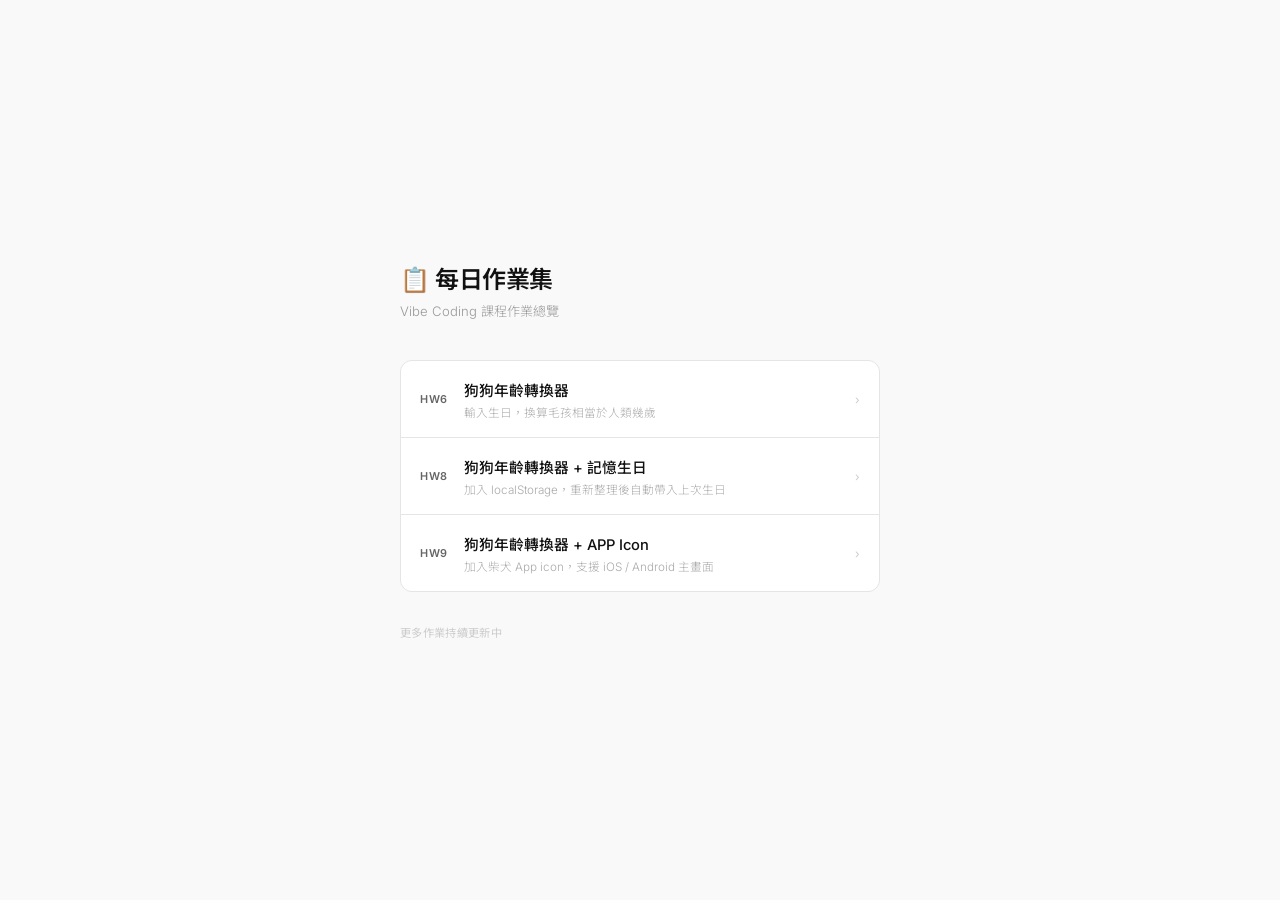
==== commit a375f7a6: "feat: update hw9 on nav page" ====
--- a/index.html
+++ b/index.html
@@ -136,6 +136,15 @@
           </div>
           <span class="hw-arrow">›</span>
         </a>
+
+        <a class="hw-link" href="hw9/index.html">
+          <span class="hw-num">HW9</span>
+          <div class="hw-info">
+            <div class="hw-title">狗狗年齡轉換器 + APP Icon</div>
+            <div class="hw-desc">加入柴犬 App icon，支援 iOS / Android 主畫面</div>
+          </div>
+          <span class="hw-arrow">›</span>
+        </a>
       </div>
 
       <p class="footer">更多作業持續更新中</p>
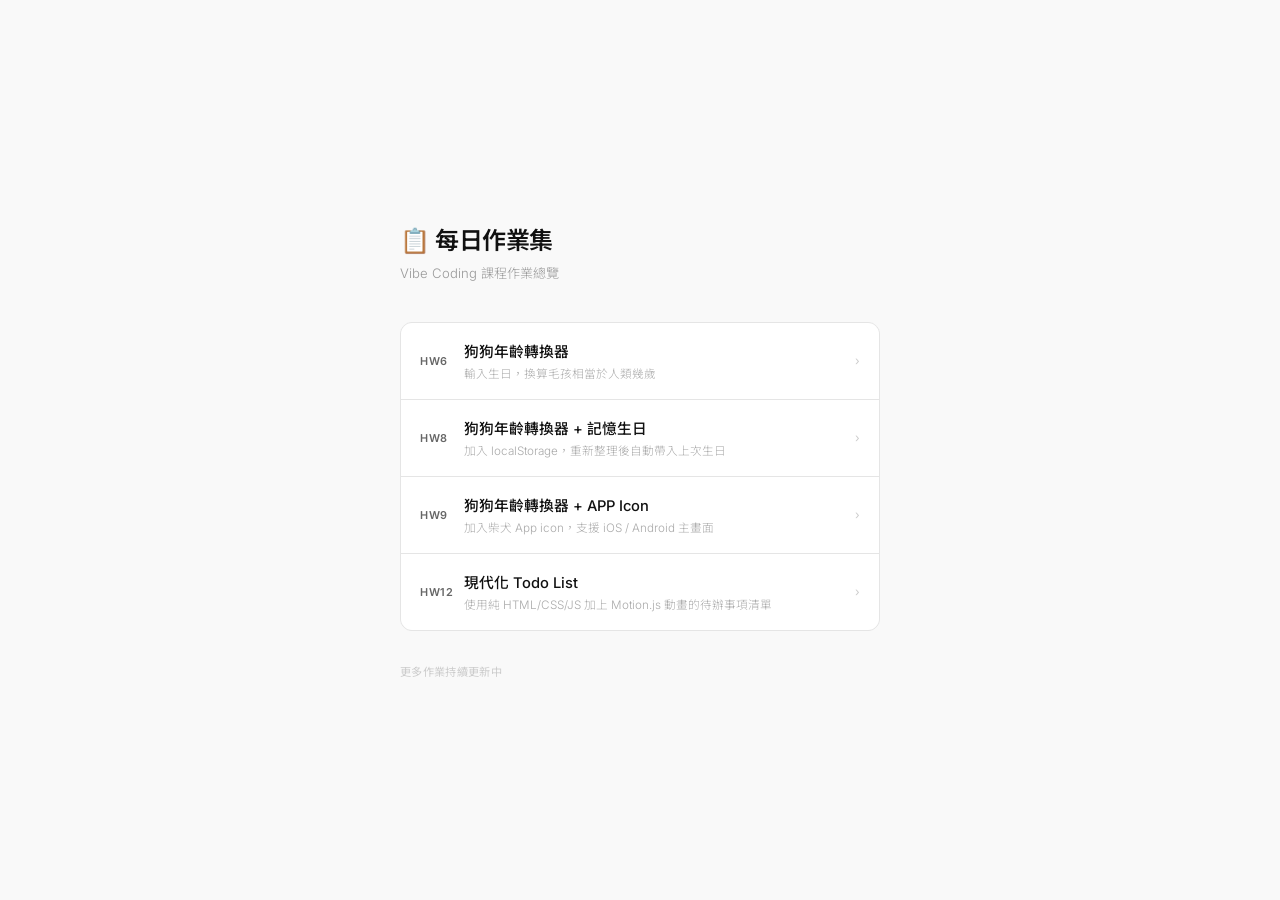
==== commit c466d896: "feat: ToDo List HW12" ====
--- a/index.html
+++ b/index.html
@@ -119,7 +119,7 @@
       </div>
 
       <div class="hw-list">
-        <a class="hw-link" href="hw6/index.html">
+        <a class="hw-link" href="dailyHW/hw6/index.html">
           <span class="hw-num">HW6</span>
           <div class="hw-info">
             <div class="hw-title">狗狗年齡轉換器</div>
@@ -128,7 +128,7 @@
           <span class="hw-arrow">›</span>
         </a>
 
-        <a class="hw-link" href="hw8/index.html">
+        <a class="hw-link" href="dailyHW/hw8/index.html">
           <span class="hw-num">HW8</span>
           <div class="hw-info">
             <div class="hw-title">狗狗年齡轉換器 + 記憶生日</div>
@@ -137,11 +137,20 @@
           <span class="hw-arrow">›</span>
         </a>
 
-        <a class="hw-link" href="hw9/index.html">
+        <a class="hw-link" href="dailyHW/hw9/index.html">
           <span class="hw-num">HW9</span>
           <div class="hw-info">
             <div class="hw-title">狗狗年齡轉換器 + APP Icon</div>
             <div class="hw-desc">加入柴犬 App icon，支援 iOS / Android 主畫面</div>
+          </div>
+          <span class="hw-arrow">›</span>
+        </a>
+
+        <a class="hw-link" href="dailyHW/hw12/index.html">
+          <span class="hw-num">HW12</span>
+          <div class="hw-info">
+            <div class="hw-title">現代化 Todo List</div>
+            <div class="hw-desc">使用純 HTML/CSS/JS 加上 Motion.js 動畫的待辦事項清單</div>
           </div>
           <span class="hw-arrow">›</span>
         </a>
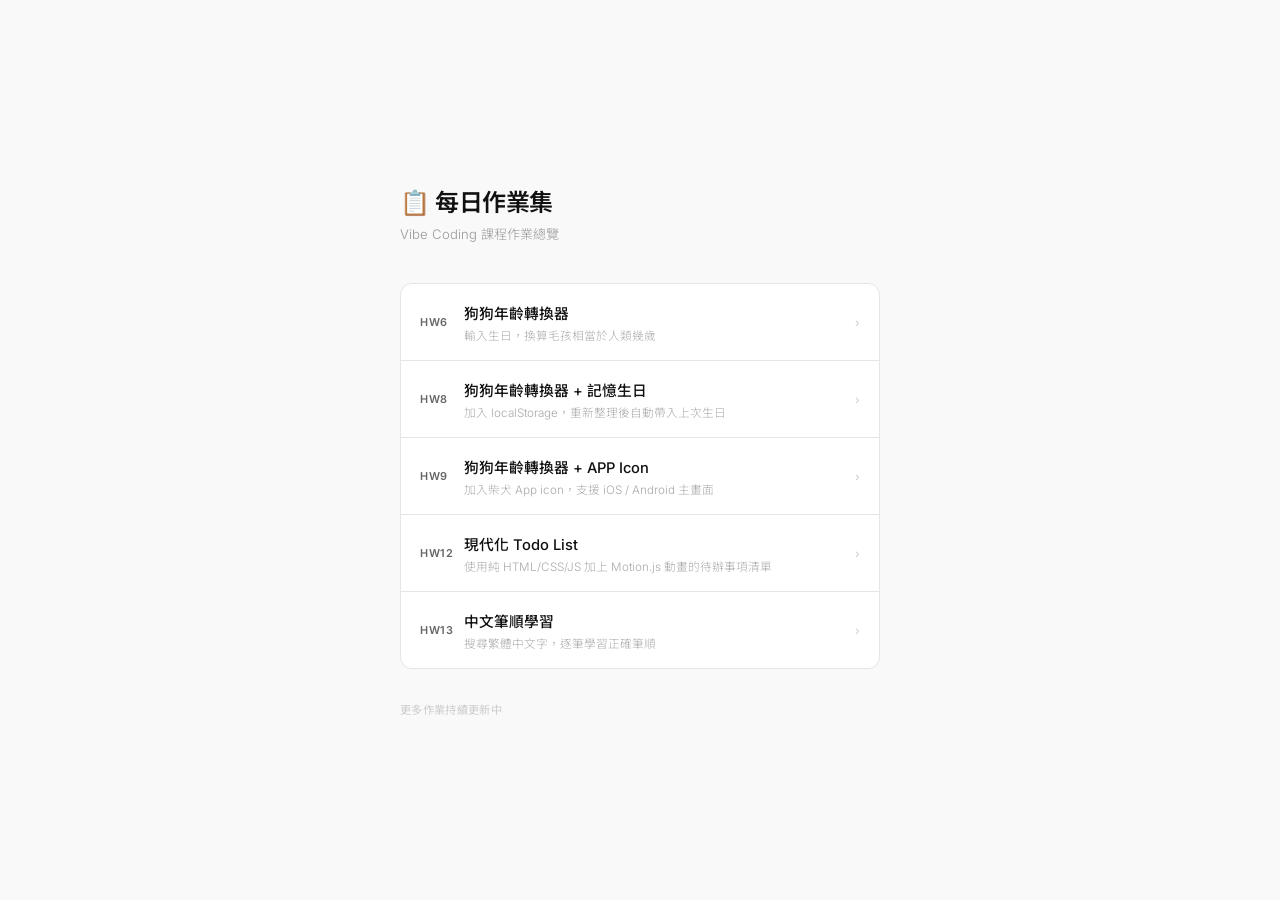
==== commit 3d54d27e: "feat: update nav for hw13" ====
--- a/index.html
+++ b/index.html
@@ -154,6 +154,15 @@
           </div>
           <span class="hw-arrow">›</span>
         </a>
+
+        <a class="hw-link" href="dailyHW/hw13/index.html">
+          <span class="hw-num">HW13</span>
+          <div class="hw-info">
+            <div class="hw-title">中文筆順學習</div>
+            <div class="hw-desc">搜尋繁體中文字，逐筆學習正確筆順</div>
+          </div>
+          <span class="hw-arrow">›</span>
+        </a>
       </div>
 
       <p class="footer">更多作業持續更新中</p>
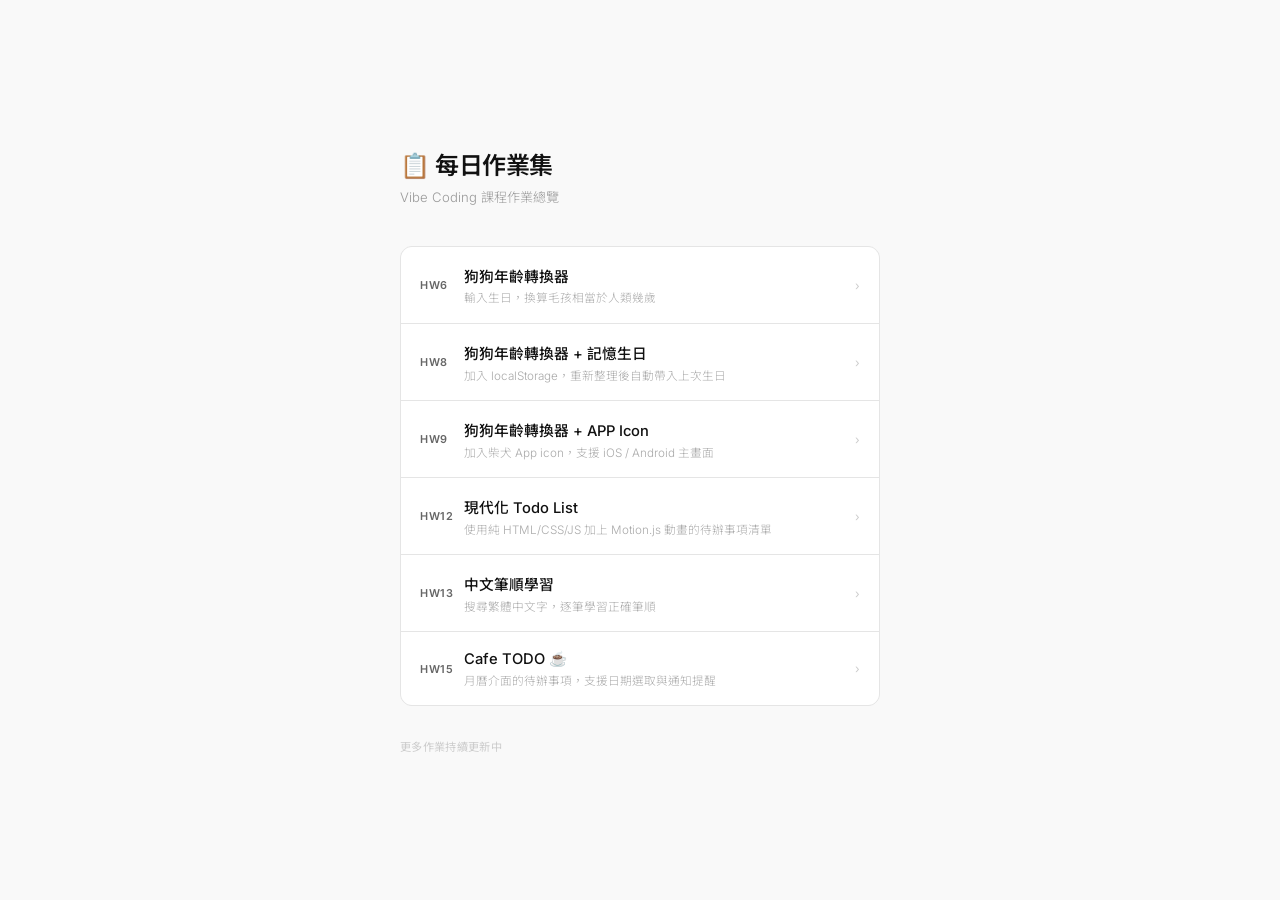
==== commit 5d862dfe: "feat: hw15" ====
--- a/index.html
+++ b/index.html
@@ -163,6 +163,15 @@
           </div>
           <span class="hw-arrow">›</span>
         </a>
+
+        <a class="hw-link" href="dailyHW/hw15/index.html">
+          <span class="hw-num">HW15</span>
+          <div class="hw-info">
+            <div class="hw-title">Cafe TODO ☕</div>
+            <div class="hw-desc">月曆介面的待辦事項，支援日期選取與通知提醒</div>
+          </div>
+          <span class="hw-arrow">›</span>
+        </a>
       </div>
 
       <p class="footer">更多作業持續更新中</p>
